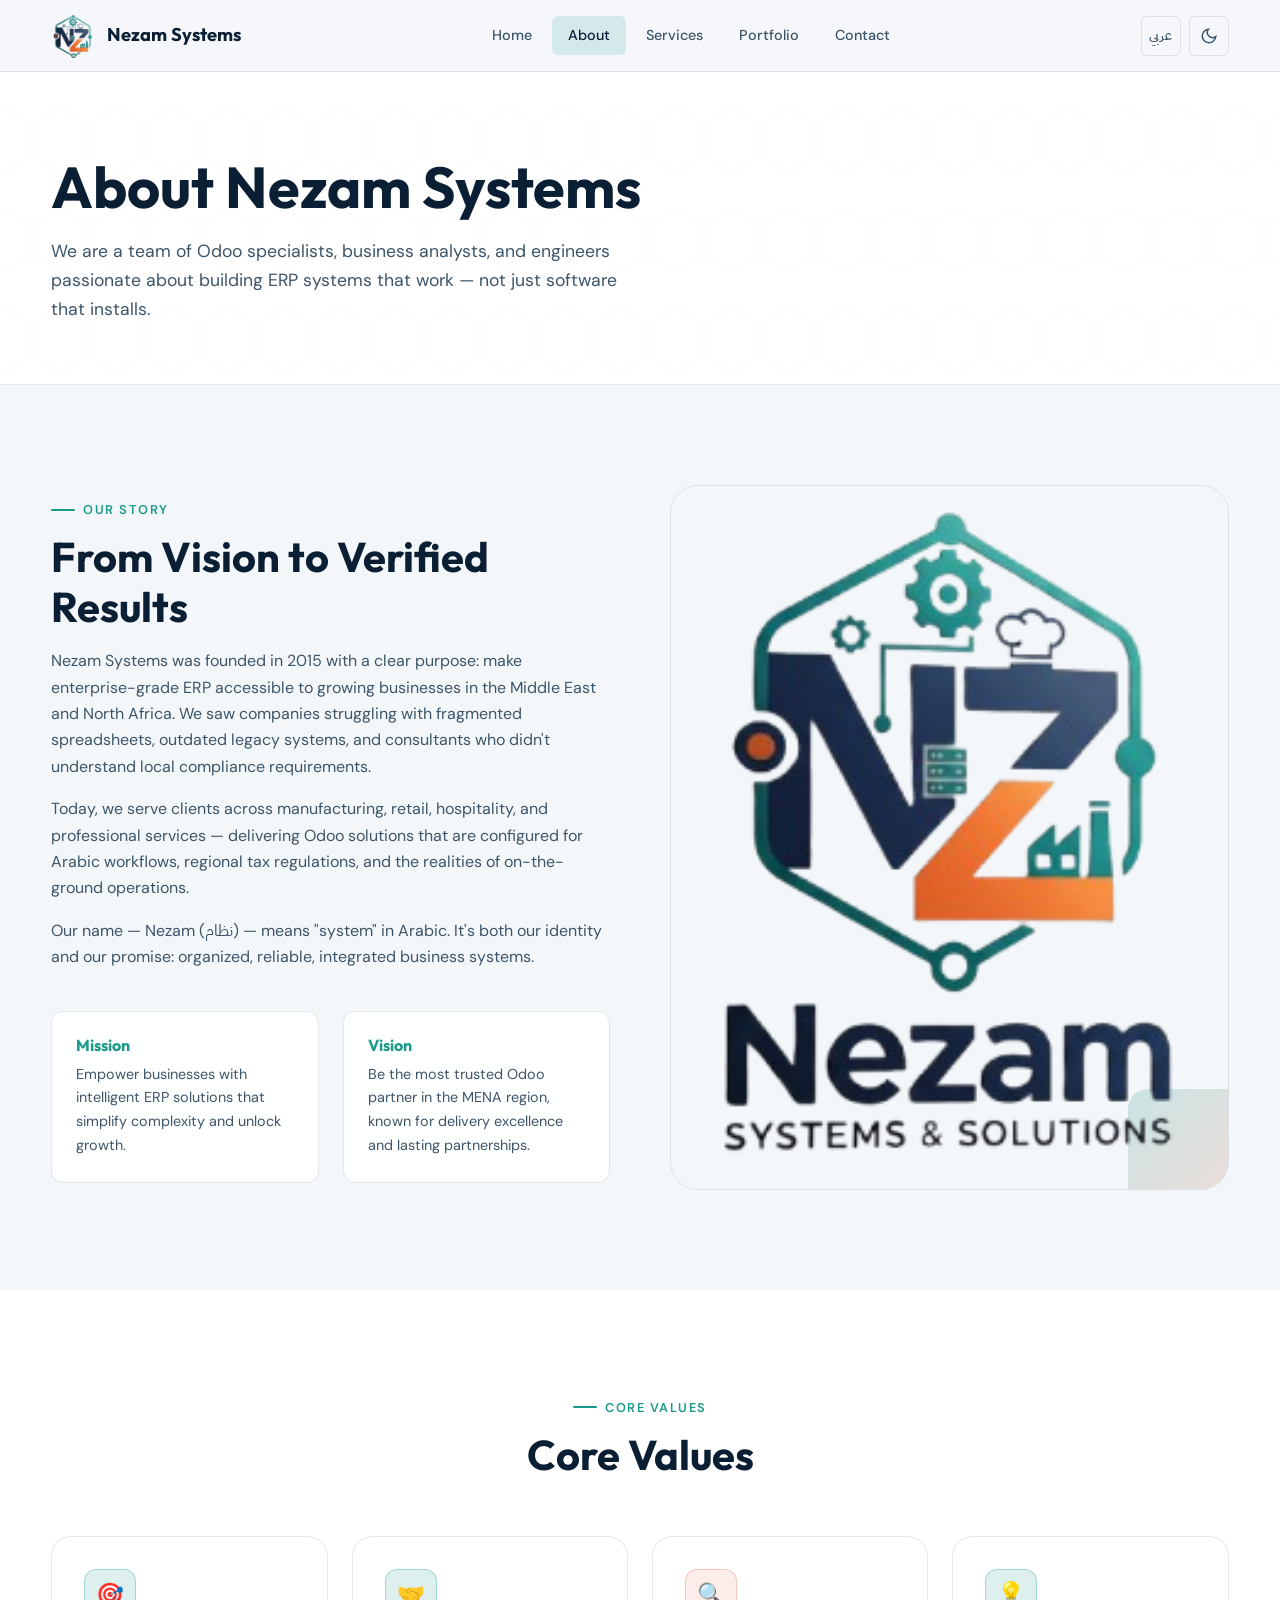
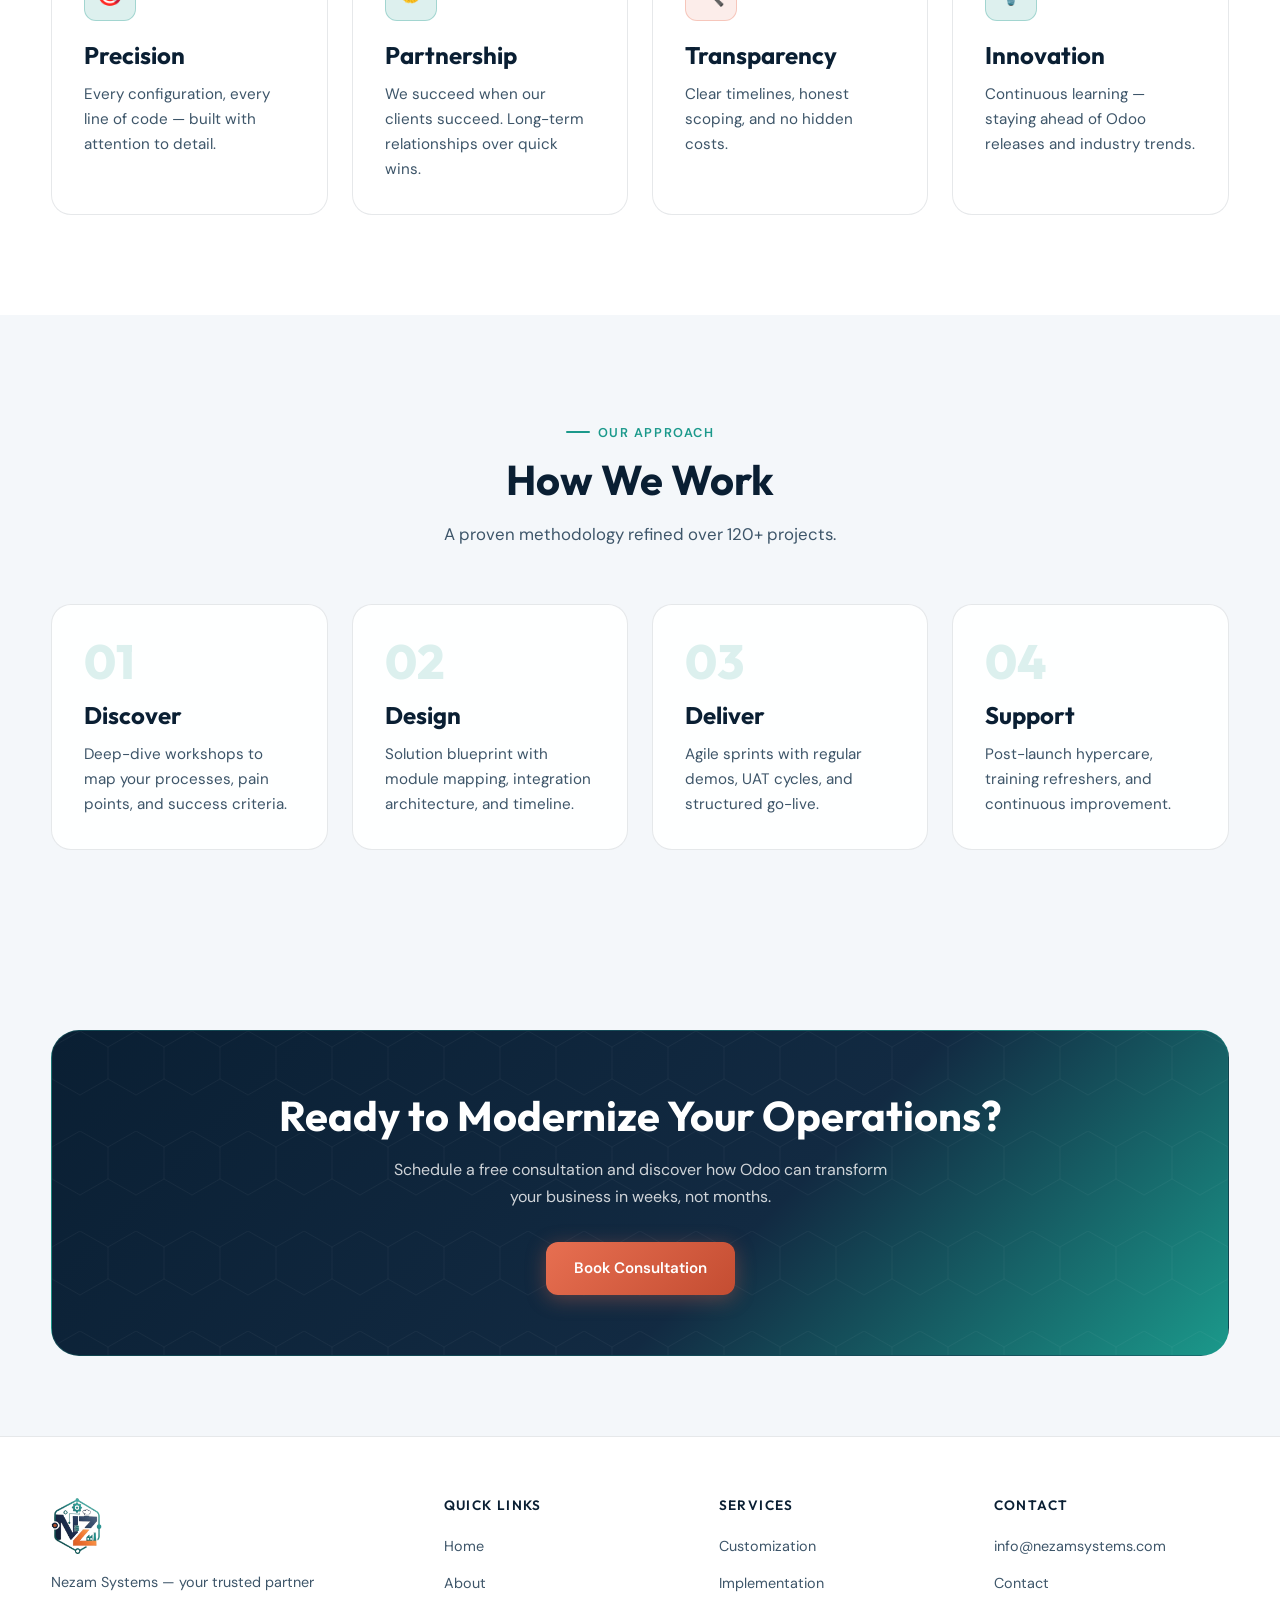
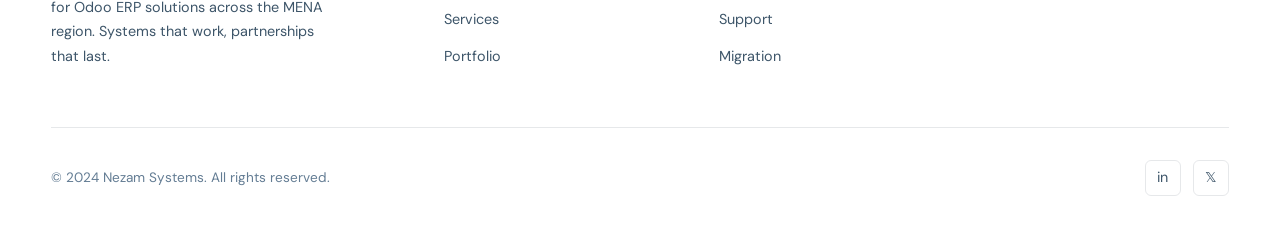
==== about.html @ be7dfa6a "Add files via upload" ====
<!DOCTYPE html>
<html lang="en" data-theme="dark">
<head>
  <meta charset="UTF-8">
  <meta name="viewport" content="width=device-width, initial-scale=1.0">
  <meta name="description" content="About Nezam Systems — Odoo ERP specialists serving MENA businesses since 2015.">
  <title data-i18n-title data-i18n-title-en="About | Nezam Systems" data-i18n-title-ar="من نحن | نظام سيستمز">About | Nezam Systems</title>
  <link rel="icon" type="image/png" href="assets/logo-icon-transparent.png">
  <link rel="preconnect" href="https://fonts.googleapis.com">
  <link rel="preconnect" href="https://fonts.gstatic.com" crossorigin>
  <link href="https://fonts.googleapis.com/css2?family=DM+Sans:ital,opsz,wght@0,9..40,400;0,9..40,500;0,9..40,600;0,9..40,700&family=IBM+Plex+Sans+Arabic:wght@400;500;600;700&family=Outfit:wght@600;700;800&display=swap" rel="stylesheet">
  <link rel="stylesheet" href="css/styles.css">
  <script>
    (function(){var t=localStorage.getItem("nezam-theme");if(!t)t=matchMedia("(prefers-color-scheme: light)").matches?"light":"dark";document.documentElement.setAttribute("data-theme",t);var l=localStorage.getItem("nezam-lang")||"en";document.documentElement.lang=l;document.documentElement.dir=l==="ar"?"rtl":"ltr";})();
  </script>
</head>
<body>

  <header class="navbar">
    <div class="container navbar__inner">
      <a href="index.html" class="navbar__brand">
        <img src="assets/logo-icon-transparent.png" alt="Nezam Systems">
        <span data-i18n="nav.brand">Nezam Systems</span>
      </a>
      <nav class="navbar__nav">
        <a href="index.html" class="navbar__link" data-i18n="nav.home">Home</a>
        <a href="about.html" class="navbar__link" data-i18n="nav.about">About</a>
        <a href="services.html" class="navbar__link" data-i18n="nav.services">Services</a>
        <a href="portfolio.html" class="navbar__link" data-i18n="nav.portfolio">Portfolio</a>
        <a href="contact.html" class="navbar__link" data-i18n="nav.contact">Contact</a>
      </nav>
      <div class="navbar__controls">
        <button class="icon-btn lang-toggle" aria-label="Switch language">عربي</button>
        <button class="icon-btn theme-toggle" aria-label="Toggle theme"></button>
        <button class="navbar__toggle" aria-label="Open menu"><span></span><span></span><span></span></button>
      </div>
    </div>
  </header>

  <nav class="mobile-menu">
    <a href="index.html" class="mobile-menu__link" data-i18n="nav.home">Home</a>
    <a href="about.html" class="mobile-menu__link" data-i18n="nav.about">About</a>
    <a href="services.html" class="mobile-menu__link" data-i18n="nav.services">Services</a>
    <a href="portfolio.html" class="mobile-menu__link" data-i18n="nav.portfolio">Portfolio</a>
    <a href="contact.html" class="mobile-menu__link" data-i18n="nav.contact">Contact</a>
  </nav>

  <section class="page-hero">
    <div class="hex-bg"></div>
    <div class="container page-hero__content">
      <h1 class="reveal" data-i18n="about.hero.title">About Nezam Systems</h1>
      <p class="reveal reveal-delay-1" data-i18n="about.hero.subtitle">We are a team of Odoo specialists, business analysts, and engineers passionate about building ERP systems that work.</p>
    </div>
  </section>

  <section class="section">
    <div class="container">
      <div class="about-grid">
        <div class="reveal">
          <span class="section-label" data-i18n="about.story.label">Our Story</span>
          <h2 data-i18n="about.story.title">From Vision to Verified Results</h2>
          <p style="color:var(--text-secondary);margin:16px 0" data-i18n="about.story.p1">Nezam Systems was founded in 2015 with a clear purpose.</p>
          <p style="color:var(--text-secondary);margin:16px 0" data-i18n="about.story.p2">Today, we serve clients across manufacturing, retail, hospitality, and professional services.</p>
          <p style="color:var(--text-secondary)" data-i18n="about.story.p3">Our name — Nezam (نظام) — means "system" in Arabic.</p>
          <div class="values-grid">
            <div class="value-item">
              <h4 data-i18n="about.mission.title">Mission</h4>
              <p data-i18n="about.mission.desc">Empower businesses with intelligent ERP solutions.</p>
            </div>
            <div class="value-item">
              <h4 data-i18n="about.vision.title">Vision</h4>
              <p data-i18n="about.vision.desc">Be the most trusted Odoo partner in the MENA region.</p>
            </div>
          </div>
        </div>
        <div class="about-image reveal reveal-delay-2">
          <img src="assets/logo-full.png" alt="Nezam Systems Logo">
          <div class="about-image__accent"></div>
        </div>
      </div>
    </div>
  </section>

  <section class="section section--alt">
    <div class="container">
      <div class="section-header reveal">
        <span class="section-label" data-i18n="about.values.title">Core Values</span>
        <h2 data-i18n="about.values.title">Core Values</h2>
      </div>
      <div class="grid-4">
        <div class="card reveal">
          <div class="card__icon">🎯</div>
          <h3 data-i18n="about.value1.title">Precision</h3>
          <p data-i18n="about.value1.desc">Every configuration, every line of code — built with attention to detail.</p>
        </div>
        <div class="card reveal reveal-delay-1">
          <div class="card__icon">🤝</div>
          <h3 data-i18n="about.value2.title">Partnership</h3>
          <p data-i18n="about.value2.desc">We succeed when our clients succeed.</p>
        </div>
        <div class="card reveal reveal-delay-2">
          <div class="card__icon card__icon--orange">🔍</div>
          <h3 data-i18n="about.value3.title">Transparency</h3>
          <p data-i18n="about.value3.desc">Clear timelines, honest scoping, and no hidden costs.</p>
        </div>
        <div class="card reveal reveal-delay-3">
          <div class="card__icon">💡</div>
          <h3 data-i18n="about.value4.title">Innovation</h3>
          <p data-i18n="about.value4.desc">Continuous learning — staying ahead of Odoo releases.</p>
        </div>
      </div>
    </div>
  </section>

  <section class="section">
    <div class="container">
      <div class="section-header reveal">
        <span class="section-label" data-i18n="about.team.label">Our Approach</span>
        <h2 data-i18n="about.team.title">How We Work</h2>
        <p data-i18n="about.team.subtitle">A proven methodology refined over 120+ projects.</p>
      </div>
      <div class="grid-4">
        <div class="card reveal">
          <div class="service-card__number">01</div>
          <h3 data-i18n="about.approach1.title">Discover</h3>
          <p data-i18n="about.approach1.desc">Deep-dive workshops to map your processes and pain points.</p>
        </div>
        <div class="card reveal reveal-delay-1">
          <div class="service-card__number">02</div>
          <h3 data-i18n="about.approach2.title">Design</h3>
          <p data-i18n="about.approach2.desc">Solution blueprint with module mapping and timeline.</p>
        </div>
        <div class="card reveal reveal-delay-2">
          <div class="service-card__number">03</div>
          <h3 data-i18n="about.approach3.title">Deliver</h3>
          <p data-i18n="about.approach3.desc">Agile sprints with regular demos and structured go-live.</p>
        </div>
        <div class="card reveal reveal-delay-3">
          <div class="service-card__number">04</div>
          <h3 data-i18n="about.approach4.title">Support</h3>
          <p data-i18n="about.approach4.desc">Post-launch hypercare and continuous improvement.</p>
        </div>
      </div>
    </div>
  </section>

  <section class="cta-banner">
    <div class="container">
      <div class="cta-banner__inner reveal">
        <h2 data-i18n="home.cta.title">Ready to Modernize Your Operations?</h2>
        <p data-i18n="home.cta.subtitle">Schedule a free consultation and discover how Odoo can transform your business.</p>
        <div class="btn-group">
          <a href="contact.html" class="btn btn--gradient-orange" data-i18n="home.cta.btn1">Book Consultation</a>
        </div>
      </div>
    </div>
  </section>

  <footer class="footer">
    <div class="container">
      <div class="footer__grid">
        <div class="footer__brand">
          <img src="assets/logo-icon-transparent.png" alt="Nezam Systems">
          <p data-i18n="footer.desc">Nezam Systems — your trusted partner for Odoo ERP solutions.</p>
        </div>
        <div>
          <h4 class="footer__heading" data-i18n="footer.quick">Quick Links</h4>
          <ul class="footer__links">
            <li><a href="index.html" data-i18n="nav.home">Home</a></li>
            <li><a href="about.html" data-i18n="nav.about">About</a></li>
            <li><a href="services.html" data-i18n="nav.services">Services</a></li>
            <li><a href="portfolio.html" data-i18n="nav.portfolio">Portfolio</a></li>
          </ul>
        </div>
        <div>
          <h4 class="footer__heading" data-i18n="footer.services">Services</h4>
          <ul class="footer__links">
            <li><a href="services.html" data-i18n="service.customization.title">Customization</a></li>
            <li><a href="services.html" data-i18n="service.implementation.title">Implementation</a></li>
            <li><a href="services.html" data-i18n="service.support.title">Support</a></li>
            <li><a href="services.html" data-i18n="service.migration.title">Migration</a></li>
          </ul>
        </div>
        <div>
          <h4 class="footer__heading" data-i18n="footer.contact">Contact</h4>
          <ul class="footer__links">
            <li><a href="mailto:info@nezamsystems.com">info@nezamsystems.com</a></li>
            <li><a href="contact.html" data-i18n="nav.contact">Contact</a></li>
          </ul>
        </div>
      </div>
      <div class="footer__bottom">
        <span data-i18n="footer.rights">© 2024 Nezam Systems. All rights reserved.</span>
        <div class="footer__social">
          <a href="#" aria-label="LinkedIn">in</a>
          <a href="#" aria-label="Twitter">𝕏</a>
        </div>
      </div>
    </div>
  </footer>

  <script src="js/i18n.js"></script>
  <script src="js/main.js"></script>
</body>
</html>
---- css/styles.css ----
/* ============================================
   Nezam Systems — Design System
   Navy #0a1f33 | Teal #1b998b | Orange #e76f51
   ============================================ */

:root {
  --navy: #0a1f33;
  --navy-light: #122a42;
  --navy-mid: #1a3550;
  --teal: #1b998b;
  --teal-light: #22b8a8;
  --teal-dim: rgba(27, 153, 139, 0.15);
  --orange: #e76f51;
  --orange-light: #f0886e;
  --orange-dim: rgba(231, 111, 81, 0.12);

  --font-sans: "DM Sans", "IBM Plex Sans Arabic", system-ui, sans-serif;
  --font-display: "Outfit", "IBM Plex Sans Arabic", system-ui, sans-serif;

  --radius-sm: 6px;
  --radius-md: 12px;
  --radius-lg: 20px;
  --radius-xl: 28px;

  --shadow-sm: 0 2px 8px rgba(10, 31, 51, 0.08);
  --shadow-md: 0 8px 32px rgba(10, 31, 51, 0.12);
  --shadow-lg: 0 16px 48px rgba(10, 31, 51, 0.16);
  --shadow-glow-teal: 0 0 40px rgba(27, 153, 139, 0.25);
  --shadow-glow-orange: 0 0 40px rgba(231, 111, 81, 0.2);

  --nav-height: 72px;
  --transition: 0.3s cubic-bezier(0.4, 0, 0.2, 1);
  --container: min(1200px, 92vw);
}

/* Dark theme (default) */
[data-theme="dark"] {
  --bg-primary: #060f18;
  --bg-secondary: #0a1f33;
  --bg-elevated: #122a42;
  --bg-card: rgba(18, 42, 66, 0.6);
  --bg-card-hover: rgba(26, 53, 80, 0.8);
  --text-primary: #f0f4f8;
  --text-secondary: #94a8bc;
  --text-muted: #647d94;
  --border: rgba(27, 153, 139, 0.18);
  --border-strong: rgba(27, 153, 139, 0.35);
  --nav-bg: rgba(6, 15, 24, 0.85);
  --hero-overlay: linear-gradient(135deg, rgba(6, 15, 24, 0.92) 0%, rgba(10, 31, 51, 0.88) 50%, rgba(6, 15, 24, 0.94) 100%);
  --grid-color: rgba(27, 153, 139, 0.06);
  --input-bg: rgba(10, 31, 51, 0.8);
}

/* Light theme */
[data-theme="light"] {
  --bg-primary: #f4f7fa;
  --bg-secondary: #ffffff;
  --bg-elevated: #eef2f6;
  --bg-card: rgba(255, 255, 255, 0.9);
  --bg-card-hover: #ffffff;
  --text-primary: #0a1f33;
  --text-secondary: #3d5569;
  --text-muted: #647d94;
  --border: rgba(10, 31, 51, 0.1);
  --border-strong: rgba(27, 153, 139, 0.3);
  --nav-bg: rgba(244, 247, 250, 0.9);
  --hero-overlay: linear-gradient(135deg, rgba(244, 247, 250, 0.95) 0%, rgba(230, 240, 245, 0.9) 50%, rgba(244, 247, 250, 0.96) 100%);
  --grid-color: rgba(27, 153, 139, 0.08);
  --input-bg: #ffffff;
  --shadow-sm: 0 2px 8px rgba(10, 31, 51, 0.06);
  --shadow-md: 0 8px 32px rgba(10, 31, 51, 0.08);
  --shadow-lg: 0 16px 48px rgba(10, 31, 51, 0.1);
}

/* Reset & Base */
*, *::before, *::after {
  box-sizing: border-box;
  margin: 0;
  padding: 0;
}

html {
  scroll-behavior: smooth;
  scroll-padding-top: var(--nav-height);
}

body {
  font-family: var(--font-sans);
  background: var(--bg-primary);
  color: var(--text-primary);
  line-height: 1.65;
  overflow-x: hidden;
  transition: background var(--transition), color var(--transition);
}

body.menu-open {
  overflow: hidden;
}

img {
  max-width: 100%;
  height: auto;
  display: block;
}

a {
  color: var(--teal);
  text-decoration: none;
  transition: color var(--transition);
}

a:hover {
  color: var(--teal-light);
}

ul {
  list-style: none;
}

.container {
  width: var(--container);
  margin-inline: auto;
}

/* Typography */
h1, h2, h3, h4 {
  font-family: var(--font-display);
  font-weight: 700;
  line-height: 1.2;
  color: var(--text-primary);
}

h1 { font-size: clamp(2.2rem, 5vw, 3.6rem); }
h2 { font-size: clamp(1.8rem, 3.5vw, 2.6rem); }
h3 { font-size: clamp(1.2rem, 2vw, 1.5rem); }

.section-label {
  display: inline-flex;
  align-items: center;
  gap: 8px;
  font-size: 0.8rem;
  font-weight: 600;
  letter-spacing: 0.12em;
  text-transform: uppercase;
  color: var(--teal);
  margin-bottom: 12px;
}

.section-label::before {
  content: "";
  width: 24px;
  height: 2px;
  background: var(--teal);
  border-radius: 2px;
}

.section-header {
  text-align: center;
  max-width: 680px;
  margin-inline: auto;
  margin-bottom: 56px;
}

.section-header p {
  color: var(--text-secondary);
  margin-top: 16px;
  font-size: 1.05rem;
}

.section {
  padding: 100px 0;
  position: relative;
}

.section--alt {
  background: var(--bg-secondary);
}

/* Hex grid background pattern */
.hex-bg {
  position: absolute;
  inset: 0;
  pointer-events: none;
  overflow: hidden;
}

.hex-bg::before {
  content: "";
  position: absolute;
  inset: -50%;
  background-image: url("data:image/svg+xml,%3Csvg xmlns='http://www.w3.org/2000/svg' width='56' height='100' viewBox='0 0 56 100'%3E%3Cpath d='M28 0l28 16v32l-28 16L0 48V16z' fill='none' stroke='%231b998b' stroke-width='0.5' opacity='0.15'/%3E%3C/svg%3E");
  background-size: 56px 100px;
  opacity: 0.5;
}

/* ============================================
   Navbar
   ============================================ */
.navbar {
  position: fixed;
  top: 0;
  left: 0;
  right: 0;
  height: var(--nav-height);
  z-index: 1000;
  background: var(--nav-bg);
  backdrop-filter: blur(16px);
  -webkit-backdrop-filter: blur(16px);
  border-bottom: 1px solid var(--border);
  transition: background var(--transition), box-shadow var(--transition);
}

.navbar.scrolled {
  box-shadow: var(--shadow-md);
}

.navbar__inner {
  display: flex;
  align-items: center;
  justify-content: space-between;
  height: 100%;
}

.navbar__brand {
  display: flex;
  align-items: center;
  gap: 12px;
  color: var(--text-primary);
  font-family: var(--font-display);
  font-weight: 700;
  font-size: 1.15rem;
}

.navbar__brand img {
  width: 44px;
  height: 44px;
  object-fit: contain;
}

.navbar__brand span {
  display: none;
}

@media (min-width: 480px) {
  .navbar__brand span { display: inline; }
}

.navbar__nav {
  display: flex;
  align-items: center;
  gap: 4px;
}

.navbar__link {
  padding: 8px 16px;
  font-size: 0.9rem;
  font-weight: 500;
  color: var(--text-secondary);
  border-radius: var(--radius-sm);
  transition: color var(--transition), background var(--transition);
}

.navbar__link:hover,
.navbar__link.active {
  color: var(--text-primary);
  background: var(--teal-dim);
}

.navbar__controls {
  display: flex;
  align-items: center;
  gap: 8px;
}

.icon-btn {
  display: flex;
  align-items: center;
  justify-content: center;
  width: 40px;
  height: 40px;
  border: 1px solid var(--border);
  border-radius: var(--radius-sm);
  background: transparent;
  color: var(--text-secondary);
  cursor: pointer;
  transition: all var(--transition);
  font-size: 1rem;
}

.icon-btn:hover {
  border-color: var(--teal);
  color: var(--teal);
  background: var(--teal-dim);
}

.lang-toggle {
  padding: 6px 12px;
  font-size: 0.8rem;
  font-weight: 600;
  font-family: var(--font-sans);
  letter-spacing: 0.05em;
}

/* Mobile menu */
.navbar__toggle {
  display: none;
  flex-direction: column;
  gap: 5px;
  width: 40px;
  height: 40px;
  align-items: center;
  justify-content: center;
  background: transparent;
  border: 1px solid var(--border);
  border-radius: var(--radius-sm);
  cursor: pointer;
  padding: 8px;
}

.navbar__toggle span {
  display: block;
  width: 20px;
  height: 2px;
  background: var(--text-primary);
  border-radius: 2px;
  transition: transform var(--transition), opacity var(--transition);
}

.navbar__toggle.active span:nth-child(1) {
  transform: translateY(7px) rotate(45deg);
}

.navbar__toggle.active span:nth-child(2) {
  opacity: 0;
}

.navbar__toggle.active span:nth-child(3) {
  transform: translateY(-7px) rotate(-45deg);
}

.mobile-menu {
  display: none;
  position: fixed;
  top: var(--nav-height);
  left: 0;
  right: 0;
  bottom: 0;
  background: var(--bg-primary);
  z-index: 999;
  padding: 32px 24px;
  flex-direction: column;
  gap: 8px;
  overflow-y: auto;
}

.mobile-menu.open {
  display: flex;
}

.mobile-menu__link {
  padding: 16px 20px;
  font-size: 1.1rem;
  font-weight: 500;
  color: var(--text-primary);
  border-radius: var(--radius-md);
  border: 1px solid var(--border);
  transition: all var(--transition);
}

.mobile-menu__link:hover,
.mobile-menu__link.active {
  background: var(--teal-dim);
  border-color: var(--teal);
  color: var(--teal);
}

@media (max-width: 900px) {
  .navbar__nav { display: none; }
  .navbar__toggle { display: flex; }
}

/* ============================================
   Buttons
   ============================================ */
.btn {
  display: inline-flex;
  align-items: center;
  justify-content: center;
  gap: 8px;
  padding: 14px 28px;
  font-family: var(--font-sans);
  font-size: 0.95rem;
  font-weight: 600;
  border-radius: var(--radius-md);
  border: none;
  cursor: pointer;
  transition: all var(--transition);
  text-decoration: none;
}

.btn--gradient {
  background: linear-gradient(135deg, var(--teal) 0%, var(--navy-mid) 100%);
  color: #fff;
  box-shadow: 0 4px 20px rgba(27, 153, 139, 0.35);
}

.btn--gradient:hover {
  background: linear-gradient(135deg, var(--teal-light) 0%, var(--teal) 100%);
  box-shadow: var(--shadow-glow-teal);
  color: #fff;
  transform: translateY(-2px);
}

.btn--gradient-orange {
  background: linear-gradient(135deg, var(--orange) 0%, #c44d32 100%);
  color: #fff;
  box-shadow: 0 4px 20px rgba(231, 111, 81, 0.35);
}

.btn--gradient-orange:hover {
  background: linear-gradient(135deg, var(--orange-light) 0%, var(--orange) 100%);
  box-shadow: var(--shadow-glow-orange);
  color: #fff;
  transform: translateY(-2px);
}

.btn--outline {
  background: transparent;
  color: var(--text-primary);
  border: 1.5px solid var(--border-strong);
}

.btn--outline:hover {
  border-color: var(--teal);
  color: var(--teal);
  background: var(--teal-dim);
}

.btn-group {
  display: flex;
  flex-wrap: wrap;
  gap: 16px;
}

/* ============================================
   Hero
   ============================================ */
.hero {
  min-height: 100vh;
  display: flex;
  align-items: center;
  position: relative;
  padding-top: var(--nav-height);
  overflow: hidden;
}

.hero__bg {
  position: absolute;
  inset: 0;
  z-index: 0;
}

.hero__overlay {
  position: absolute;
  inset: 0;
  background: var(--hero-overlay);
}

.hero__grid {
  position: absolute;
  inset: 0;
  background-image:
    linear-gradient(var(--grid-color) 1px, transparent 1px),
    linear-gradient(90deg, var(--grid-color) 1px, transparent 1px);
  background-size: 60px 60px;
  mask-image: radial-gradient(ellipse 70% 60% at 50% 50%, black 20%, transparent 70%);
}

.hero__content {
  position: relative;
  z-index: 2;
  padding: 80px 0 100px;
}

.hero__panel {
  position: relative;
  max-width: 860px;
  padding: clamp(36px, 5vw, 60px) clamp(32px, 4vw, 52px);
}

.hero__panel-logo {
  position: absolute;
  top: 50%;
  left: 112%;
  transform: translate(-50%, -50%);
  width: min(520px, 92%);
  height: auto;
  opacity: 0.48;
  pointer-events: none;
  z-index: 0;
}

[dir="rtl"] .hero__panel-logo {
  left: -1%;
}

.hero__panel > *:not(.hero__panel-logo) {
  position: relative;
  z-index: 1;
}

.hero__title,
.hero__subtitle {
  text-shadow: 0 2px 24px var(--bg-primary);
}

[data-theme="light"] .hero__title,
[data-theme="light"] .hero__subtitle {
  text-shadow: 0 2px 20px rgba(255, 255, 255, 0.9);
}

.hero__badge {
  display: inline-flex;
  align-items: center;
  gap: 8px;
  padding: 8px 16px;
  background: var(--teal-dim);
  border: 1px solid var(--border-strong);
  border-radius: 100px;
  font-size: 0.85rem;
  font-weight: 500;
  color: var(--teal);
  margin-bottom: 24px;
}

.hero__badge-dot {
  width: 8px;
  height: 8px;
  background: var(--teal);
  border-radius: 50%;
  animation: pulse 2s infinite;
}

@keyframes pulse {
  0%, 100% { opacity: 1; transform: scale(1); }
  50% { opacity: 0.5; transform: scale(0.85); }
}

.hero__title {
  max-width: 780px;
  margin-bottom: 24px;
}

.hero__title .highlight {
  background: linear-gradient(135deg, var(--teal) 0%, var(--orange) 100%);
  -webkit-background-clip: text;
  -webkit-text-fill-color: transparent;
  background-clip: text;
}

.hero__subtitle {
  font-size: clamp(1rem, 2vw, 1.2rem);
  color: var(--text-secondary);
  max-width: 580px;
  margin-bottom: 40px;
  line-height: 1.7;
}

.hero__stats {
  display: flex;
  flex-wrap: wrap;
  gap: 40px;
  margin-top: 60px;
  padding-top: 40px;
  border-top: 1px solid var(--border);
}

.hero__stat-value {
  font-family: var(--font-display);
  font-size: 2rem;
  font-weight: 700;
  color: var(--teal);
}

.hero__stat-label {
  font-size: 0.85rem;
  color: var(--text-muted);
  margin-top: 4px;
}

/* Floating icons */
.floating-icons {
  position: absolute;
  inset: 0;
  z-index: 1;
  pointer-events: none;
}

.floating-icon {
  position: absolute;
  display: flex;
  align-items: center;
  justify-content: center;
  font-size: 2rem;
  line-height: 1;
  opacity: 0.55;
  filter: drop-shadow(0 4px 12px rgba(10, 31, 51, 0.15));
  animation: float 6s ease-in-out infinite;
}

[data-theme="light"] .floating-icon {
  opacity: 0.45;
}

.floating-icon:nth-child(1)  { top: 14%; left: 6%;   font-size: 2.2rem; animation-delay: 0s;    opacity: 0.6; }
.floating-icon:nth-child(2)  { top: 22%; right: 7%;  font-size: 2.4rem; animation-delay: 0.8s;  opacity: 0.55; }
.floating-icon:nth-child(3)  { top: 38%; left: 4%;   font-size: 1.8rem; animation-delay: 1.6s;  opacity: 0.5; }
.floating-icon:nth-child(4)  { top: 12%; right: 22%; font-size: 2rem;   animation-delay: 2.4s;  opacity: 0.55; }
.floating-icon:nth-child(5)  { bottom: 32%; left: 10%; font-size: 2.1rem; animation-delay: 3.2s; opacity: 0.6; }
.floating-icon:nth-child(6)  { bottom: 24%; right: 6%;  font-size: 1.9rem; animation-delay: 4s;    opacity: 0.5; }
.floating-icon:nth-child(7)  { top: 48%; right: 4%;  font-size: 1.7rem; animation-delay: 4.8s;  opacity: 0.45; }
.floating-icon:nth-child(8)  { bottom: 38%; right: 18%; font-size: 2rem; animation-delay: 5.6s; opacity: 0.55; }
.floating-icon:nth-child(9)  { top: 32%; left: 18%;  font-size: 1.6rem; animation-delay: 1.2s;  opacity: 0.4; }
.floating-icon:nth-child(10) { bottom: 16%; left: 22%; font-size: 1.8rem; animation-delay: 2.8s; opacity: 0.5; }

@keyframes float {
  0%, 100% { transform: translateY(0) rotate(0deg); }
  33% { transform: translateY(-18px) rotate(4deg); }
  66% { transform: translateY(10px) rotate(-3deg); }
}

@media (max-width: 768px) {
  .floating-icon {
    font-size: 1.4rem;
  }
  .floating-icon:nth-child(1)  { top: 10%; left: 3%; }
  .floating-icon:nth-child(2)  { top: 14%; right: 3%; }
  .floating-icon:nth-child(3)  { top: 28%; left: 2%; }
  .floating-icon:nth-child(4)  { top: 8%;  right: 14%; }
  .floating-icon:nth-child(5)  { bottom: 36%; left: 4%; }
  .floating-icon:nth-child(6)  { bottom: 28%; right: 3%; }
  .floating-icon:nth-child(7)  { top: 42%; right: 2%; display: none; }
  .floating-icon:nth-child(8)  { bottom: 42%; right: 12%; }
  .floating-icon:nth-child(9)  { top: 22%; left: 12%; display: none; }
  .floating-icon:nth-child(10) { bottom: 14%; left: 10%; }
}

/* ============================================
   Cards & Grid
   ============================================ */
.grid-2 {
  display: grid;
  grid-template-columns: repeat(2, 1fr);
  gap: 32px;
}

.grid-3 {
  display: grid;
  grid-template-columns: repeat(3, 1fr);
  gap: 28px;
}

.grid-4 {
  display: grid;
  grid-template-columns: repeat(4, 1fr);
  gap: 24px;
}

@media (max-width: 900px) {
  .grid-3, .grid-4 { grid-template-columns: repeat(2, 1fr); }
  .grid-2 { grid-template-columns: 1fr; }
}

@media (max-width: 560px) {
  .grid-3, .grid-4 { grid-template-columns: 1fr; }
}

.card {
  background: var(--bg-card);
  border: 1px solid var(--border);
  border-radius: var(--radius-lg);
  padding: 32px;
  transition: all var(--transition);
  backdrop-filter: blur(8px);
}

.card:hover {
  background: var(--bg-card-hover);
  border-color: var(--border-strong);
  transform: translateY(-4px);
  box-shadow: var(--shadow-md);
}

.card__icon {
  width: 52px;
  height: 52px;
  display: flex;
  align-items: center;
  justify-content: center;
  background: var(--teal-dim);
  border: 1px solid var(--border-strong);
  border-radius: var(--radius-md);
  font-size: 1.4rem;
  margin-bottom: 20px;
}

.card__icon--orange {
  background: var(--orange-dim);
  border-color: rgba(231, 111, 81, 0.3);
}

.card h3 {
  margin-bottom: 12px;
}

.card p {
  color: var(--text-secondary);
  font-size: 0.95rem;
}

.card__link {
  display: inline-flex;
  align-items: center;
  gap: 6px;
  margin-top: 20px;
  font-size: 0.9rem;
  font-weight: 600;
  color: var(--teal);
}

/* ============================================
   Milestones
   ============================================ */
.milestones {
  display: grid;
  grid-template-columns: repeat(4, 1fr);
  gap: 0;
  position: relative;
}

.milestones::before {
  content: "";
  position: absolute;
  top: 28px;
  left: 12.5%;
  right: 12.5%;
  height: 2px;
  background: linear-gradient(90deg, var(--teal), var(--orange), var(--teal));
  opacity: 0.4;
}

.milestone {
  text-align: center;
  padding: 0 16px;
  position: relative;
}

.milestone__dot {
  width: 16px;
  height: 16px;
  background: var(--teal);
  border: 3px solid var(--bg-secondary);
  border-radius: 50%;
  margin: 20px auto 24px;
  position: relative;
  z-index: 1;
  box-shadow: 0 0 0 4px var(--teal-dim);
}

.milestone__year {
  font-family: var(--font-display);
  font-size: 1.5rem;
  font-weight: 700;
  color: var(--orange);
  margin-bottom: 8px;
}

.milestone__title {
  font-weight: 600;
  margin-bottom: 8px;
}

.milestone__desc {
  font-size: 0.85rem;
  color: var(--text-muted);
}

@media (max-width: 768px) {
  .milestones {
    grid-template-columns: 1fr;
    gap: 32px;
  }
  .milestones::before { display: none; }
  .milestone {
    display: grid;
    grid-template-columns: auto 1fr;
    gap: 0 20px;
    text-align: start;
    padding: 20px;
    background: var(--bg-card);
    border: 1px solid var(--border);
    border-radius: var(--radius-md);
  }
  .milestone__dot {
    grid-row: 1 / 3;
    margin: 0;
    align-self: center;
  }
}

/* ============================================
   Partners Marquee
   ============================================ */
.marquee-section {
  padding: 60px 0;
  background: var(--bg-secondary);
  border-block: 1px solid var(--border);
  overflow: hidden;
}

.marquee-label {
  text-align: center;
  font-size: 0.8rem;
  font-weight: 600;
  letter-spacing: 0.15em;
  text-transform: uppercase;
  color: var(--text-muted);
  margin-bottom: 32px;
}

.marquee {
  overflow: hidden;
  mask-image: linear-gradient(90deg, transparent, black 8%, black 92%, transparent);
}

.marquee__track {
  display: flex;
  gap: 48px;
  width: max-content;
  animation: marquee 35s linear infinite;
}

.marquee:hover .marquee__track {
  animation-play-state: paused;
}

.marquee__item {
  display: flex;
  align-items: center;
  gap: 12px;
  padding: 12px 28px;
  background: var(--bg-card);
  border: 1px solid var(--border);
  border-radius: var(--radius-md);
  white-space: nowrap;
  font-weight: 600;
  font-size: 0.95rem;
  color: var(--text-secondary);
  flex-shrink: 0;
}

.marquee__item-icon {
  width: 36px;
  height: 36px;
  display: flex;
  align-items: center;
  justify-content: center;
  background: var(--teal-dim);
  border-radius: var(--radius-sm);
  font-size: 1.1rem;
}

@keyframes marquee {
  0% { transform: translateX(0); }
  100% { transform: translateX(-50%); }
}

/* ============================================
   About Page
   ============================================ */
.page-hero {
  padding: calc(var(--nav-height) + 80px) 0 60px;
  background: var(--bg-secondary);
  border-bottom: 1px solid var(--border);
  position: relative;
  overflow: hidden;
}

.page-hero__content {
  position: relative;
  z-index: 1;
}

.page-hero h1 {
  margin-bottom: 16px;
}

.page-hero p {
  color: var(--text-secondary);
  font-size: 1.1rem;
  max-width: 600px;
}

.about-grid {
  display: grid;
  grid-template-columns: 1fr 1fr;
  gap: 60px;
  align-items: center;
}

.about-image {
  position: relative;
  border-radius: var(--radius-xl);
  overflow: hidden;
  border: 1px solid var(--border);
}

.about-image img {
  width: 100%;
}

.about-image__accent {
  position: absolute;
  bottom: -20px;
  right: -20px;
  width: 120px;
  height: 120px;
  background: linear-gradient(135deg, var(--teal), var(--orange));
  border-radius: var(--radius-lg);
  opacity: 0.2;
  z-index: -1;
}

.values-grid {
  display: grid;
  grid-template-columns: repeat(2, 1fr);
  gap: 24px;
  margin-top: 40px;
}

.value-item {
  padding: 24px;
  background: var(--bg-card);
  border: 1px solid var(--border);
  border-radius: var(--radius-md);
}

.value-item h4 {
  color: var(--teal);
  margin-bottom: 8px;
  font-size: 1rem;
}

.value-item p {
  font-size: 0.9rem;
  color: var(--text-secondary);
}

@media (max-width: 768px) {
  .about-grid { grid-template-columns: 1fr; }
  .values-grid { grid-template-columns: 1fr; }
}

/* ============================================
   Services Page
   ============================================ */
.service-card {
  position: relative;
  overflow: hidden;
}

.service-card::before {
  content: "";
  position: absolute;
  top: 0;
  left: 0;
  right: 0;
  height: 3px;
  background: linear-gradient(90deg, var(--teal), var(--orange));
  transform: scaleX(0);
  transform-origin: left;
  transition: transform var(--transition);
}

.service-card:hover::before {
  transform: scaleX(1);
}

.service-card__number {
  font-family: var(--font-display);
  font-size: 3rem;
  font-weight: 800;
  color: var(--teal-dim);
  line-height: 1;
  margin-bottom: 16px;
}

.service-card ul {
  margin-top: 16px;
}

.service-card li {
  position: relative;
  padding-left: 20px;
  margin-bottom: 8px;
  font-size: 0.9rem;
  color: var(--text-secondary);
}

.service-card li::before {
  content: "";
  position: absolute;
  left: 0;
  top: 10px;
  width: 6px;
  height: 6px;
  background: var(--teal);
  border-radius: 50%;
}

/* ============================================
   Portfolio
   ============================================ */
.portfolio-filters {
  display: flex;
  flex-wrap: wrap;
  gap: 12px;
  justify-content: center;
  margin-bottom: 48px;
}

.filter-btn {
  padding: 10px 20px;
  font-size: 0.85rem;
  font-weight: 500;
  font-family: var(--font-sans);
  background: transparent;
  border: 1px solid var(--border);
  border-radius: 100px;
  color: var(--text-secondary);
  cursor: pointer;
  transition: all var(--transition);
}

.filter-btn:hover,
.filter-btn.active {
  background: var(--teal-dim);
  border-color: var(--teal);
  color: var(--teal);
}

.portfolio-card {
  border-radius: var(--radius-lg);
  overflow: hidden;
  background: var(--bg-card);
  border: 1px solid var(--border);
  transition: all var(--transition);
}

.portfolio-card:hover {
  transform: translateY(-6px);
  box-shadow: var(--shadow-lg);
  border-color: var(--border-strong);
}

.portfolio-card__visual {
  height: 200px;
  display: flex;
  align-items: center;
  justify-content: center;
  font-size: 3rem;
  position: relative;
  overflow: hidden;
}

.portfolio-card__visual--teal { background: linear-gradient(135deg, rgba(27,153,139,0.2), rgba(10,31,51,0.4)); }
.portfolio-card__visual--orange { background: linear-gradient(135deg, rgba(231,111,81,0.2), rgba(10,31,51,0.4)); }
.portfolio-card__visual--navy { background: linear-gradient(135deg, rgba(10,31,51,0.6), rgba(27,153,139,0.15)); }

.portfolio-card__body {
  padding: 24px;
}

.portfolio-card__tag {
  display: inline-block;
  padding: 4px 12px;
  font-size: 0.75rem;
  font-weight: 600;
  text-transform: uppercase;
  letter-spacing: 0.05em;
  background: var(--teal-dim);
  color: var(--teal);
  border-radius: 100px;
  margin-bottom: 12px;
}

.portfolio-card h3 {
  margin-bottom: 8px;
  font-size: 1.15rem;
}

.portfolio-card p {
  font-size: 0.9rem;
  color: var(--text-secondary);
}

/* ============================================
   Contact
   ============================================ */
.contact-grid {
  display: grid;
  grid-template-columns: 1fr 1.2fr;
  gap: 48px;
}

.contact-info__item {
  display: flex;
  gap: 16px;
  margin-bottom: 28px;
}

.contact-info__icon {
  width: 48px;
  height: 48px;
  display: flex;
  align-items: center;
  justify-content: center;
  background: var(--teal-dim);
  border: 1px solid var(--border-strong);
  border-radius: var(--radius-md);
  font-size: 1.2rem;
  flex-shrink: 0;
}

.contact-info__item h4 {
  font-size: 0.9rem;
  color: var(--text-muted);
  font-weight: 500;
  margin-bottom: 4px;
}

.contact-info__item p,
.contact-info__item a {
  font-size: 1rem;
  color: var(--text-primary);
}

.contact-form {
  background: var(--bg-card);
  border: 1px solid var(--border);
  border-radius: var(--radius-lg);
  padding: 40px;
}

.form-group {
  margin-bottom: 20px;
}

.form-group label {
  display: block;
  font-size: 0.85rem;
  font-weight: 500;
  color: var(--text-secondary);
  margin-bottom: 8px;
}

.form-group input,
.form-group select,
.form-group textarea {
  width: 100%;
  padding: 14px 16px;
  font-family: var(--font-sans);
  font-size: 0.95rem;
  background: var(--input-bg);
  border: 1px solid var(--border);
  border-radius: var(--radius-md);
  color: var(--text-primary);
  transition: border-color var(--transition);
}

.form-group input:focus,
.form-group select:focus,
.form-group textarea:focus {
  outline: none;
  border-color: var(--teal);
  box-shadow: 0 0 0 3px var(--teal-dim);
}

.form-group textarea {
  min-height: 140px;
  resize: vertical;
}

.form-row {
  display: grid;
  grid-template-columns: 1fr 1fr;
  gap: 20px;
}

@media (max-width: 768px) {
  .contact-grid { grid-template-columns: 1fr; }
  .form-row { grid-template-columns: 1fr; }
}

/* ============================================
   CTA Banner
   ============================================ */
.cta-banner {
  padding: 80px 0;
  position: relative;
  overflow: hidden;
}

.cta-banner__inner {
  background: linear-gradient(135deg, var(--navy) 0%, var(--navy-mid) 50%, rgba(27, 153, 139, 0.3) 100%);
  border: 1px solid var(--border-strong);
  border-radius: var(--radius-xl);
  padding: 60px;
  text-align: center;
  position: relative;
  overflow: hidden;
}

[data-theme="light"] .cta-banner__inner {
  background: linear-gradient(135deg, var(--navy) 0%, var(--navy-light) 60%, var(--teal) 100%);
}

.cta-banner__inner::before {
  content: "";
  position: absolute;
  inset: 0;
  background: url("data:image/svg+xml,%3Csvg xmlns='http://www.w3.org/2000/svg' width='56' height='100' viewBox='0 0 56 100'%3E%3Cpath d='M28 0l28 16v32l-28 16L0 48V16z' fill='none' stroke='%23ffffff' stroke-width='0.5' opacity='0.08'/%3E%3C/svg%3E");
  background-size: 56px 100px;
}

.cta-banner h2 {
  color: #fff;
  margin-bottom: 16px;
  position: relative;
}

.cta-banner p {
  color: rgba(255, 255, 255, 0.8);
  max-width: 520px;
  margin: 0 auto 32px;
  position: relative;
}

.cta-banner .btn-group {
  justify-content: center;
  position: relative;
}

/* ============================================
   Footer
   ============================================ */
.footer {
  background: var(--bg-secondary);
  border-top: 1px solid var(--border);
  padding: 60px 0 32px;
}

.footer__grid {
  display: grid;
  grid-template-columns: 1.5fr 1fr 1fr 1fr;
  gap: 40px;
  margin-bottom: 48px;
}

.footer__brand img {
  width: 52px;
  margin-bottom: 16px;
}

.footer__brand p {
  font-size: 0.9rem;
  color: var(--text-secondary);
  max-width: 280px;
  line-height: 1.7;
}

.footer__heading {
  font-size: 0.85rem;
  font-weight: 600;
  text-transform: uppercase;
  letter-spacing: 0.1em;
  color: var(--text-primary);
  margin-bottom: 20px;
}

.footer__links li {
  margin-bottom: 10px;
}

.footer__links a {
  font-size: 0.9rem;
  color: var(--text-secondary);
  transition: color var(--transition);
}

.footer__links a:hover {
  color: var(--teal);
}

.footer__bottom {
  display: flex;
  flex-wrap: wrap;
  justify-content: space-between;
  align-items: center;
  gap: 16px;
  padding-top: 32px;
  border-top: 1px solid var(--border);
  font-size: 0.85rem;
  color: var(--text-muted);
}

.footer__social {
  display: flex;
  gap: 12px;
}

.footer__social a {
  width: 36px;
  height: 36px;
  display: flex;
  align-items: center;
  justify-content: center;
  border: 1px solid var(--border);
  border-radius: var(--radius-sm);
  color: var(--text-secondary);
  font-size: 0.9rem;
  transition: all var(--transition);
}

.footer__social a:hover {
  border-color: var(--teal);
  color: var(--teal);
  background: var(--teal-dim);
}

@media (max-width: 768px) {
  .footer__grid {
    grid-template-columns: 1fr 1fr;
  }
}

@media (max-width: 480px) {
  .footer__grid {
    grid-template-columns: 1fr;
  }
}

/* ============================================
   Scroll Animations
   ============================================ */
.reveal {
  opacity: 0;
  transform: translateY(32px);
  transition: opacity 0.7s cubic-bezier(0.4, 0, 0.2, 1),
              transform 0.7s cubic-bezier(0.4, 0, 0.2, 1);
}

.reveal.visible {
  opacity: 1;
  transform: translateY(0);
}

.reveal-delay-1 { transition-delay: 0.1s; }
.reveal-delay-2 { transition-delay: 0.2s; }
.reveal-delay-3 { transition-delay: 0.3s; }
.reveal-delay-4 { transition-delay: 0.4s; }

/* ============================================
   RTL Support
   ============================================ */
[dir="rtl"] {
  text-align: right;
}

[dir="rtl"] .section-label::before {
  order: 1;
}

[dir="rtl"] .navbar__inner,
[dir="rtl"] .navbar__controls,
[dir="rtl"] .btn-group,
[dir="rtl"] .hero__stats,
[dir="rtl"] .contact-info__item,
[dir="rtl"] .footer__bottom {
  direction: rtl;
}

[dir="rtl"] .service-card li {
  padding-left: 0;
  padding-right: 20px;
}

[dir="rtl"] .service-card li::before {
  left: auto;
  right: 0;
}

[dir="rtl"] .card__link svg,
[dir="rtl"] .btn svg {
  transform: scaleX(-1);
}

[dir="rtl"] .about-image__accent {
  right: auto;
  left: -20px;
}

[dir="rtl"] .marquee__track {
  animation-direction: reverse;
}

/* ============================================
   Utilities
   ============================================ */
.sr-only {
  position: absolute;
  width: 1px;
  height: 1px;
  padding: 0;
  margin: -1px;
  overflow: hidden;
  clip: rect(0, 0, 0, 0);
  border: 0;
}

.text-center { text-align: center; }

@media (prefers-reduced-motion: reduce) {
  *, *::before, *::after {
    animation-duration: 0.01ms !important;
    animation-iteration-count: 1 !important;
    transition-duration: 0.01ms !important;
    scroll-behavior: auto !important;
  }
  .reveal {
    opacity: 1;
    transform: none;
  }
}
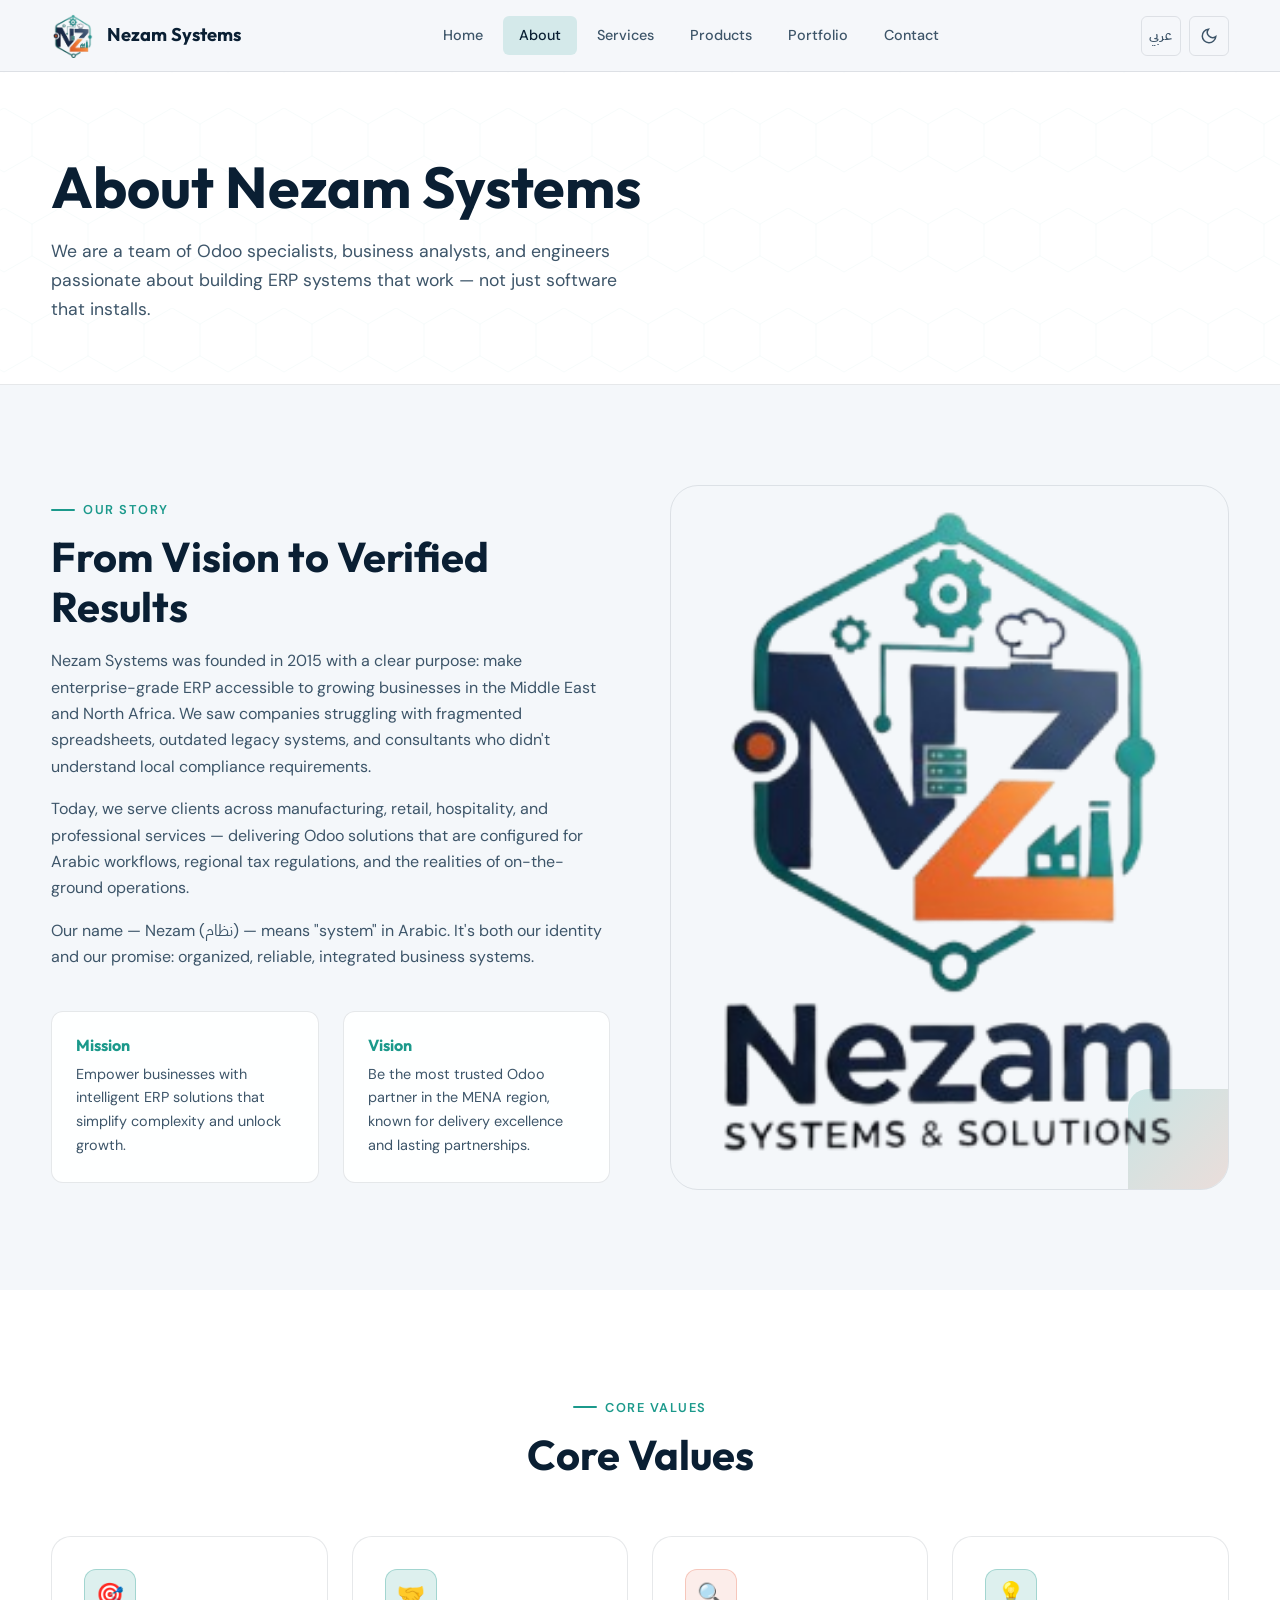
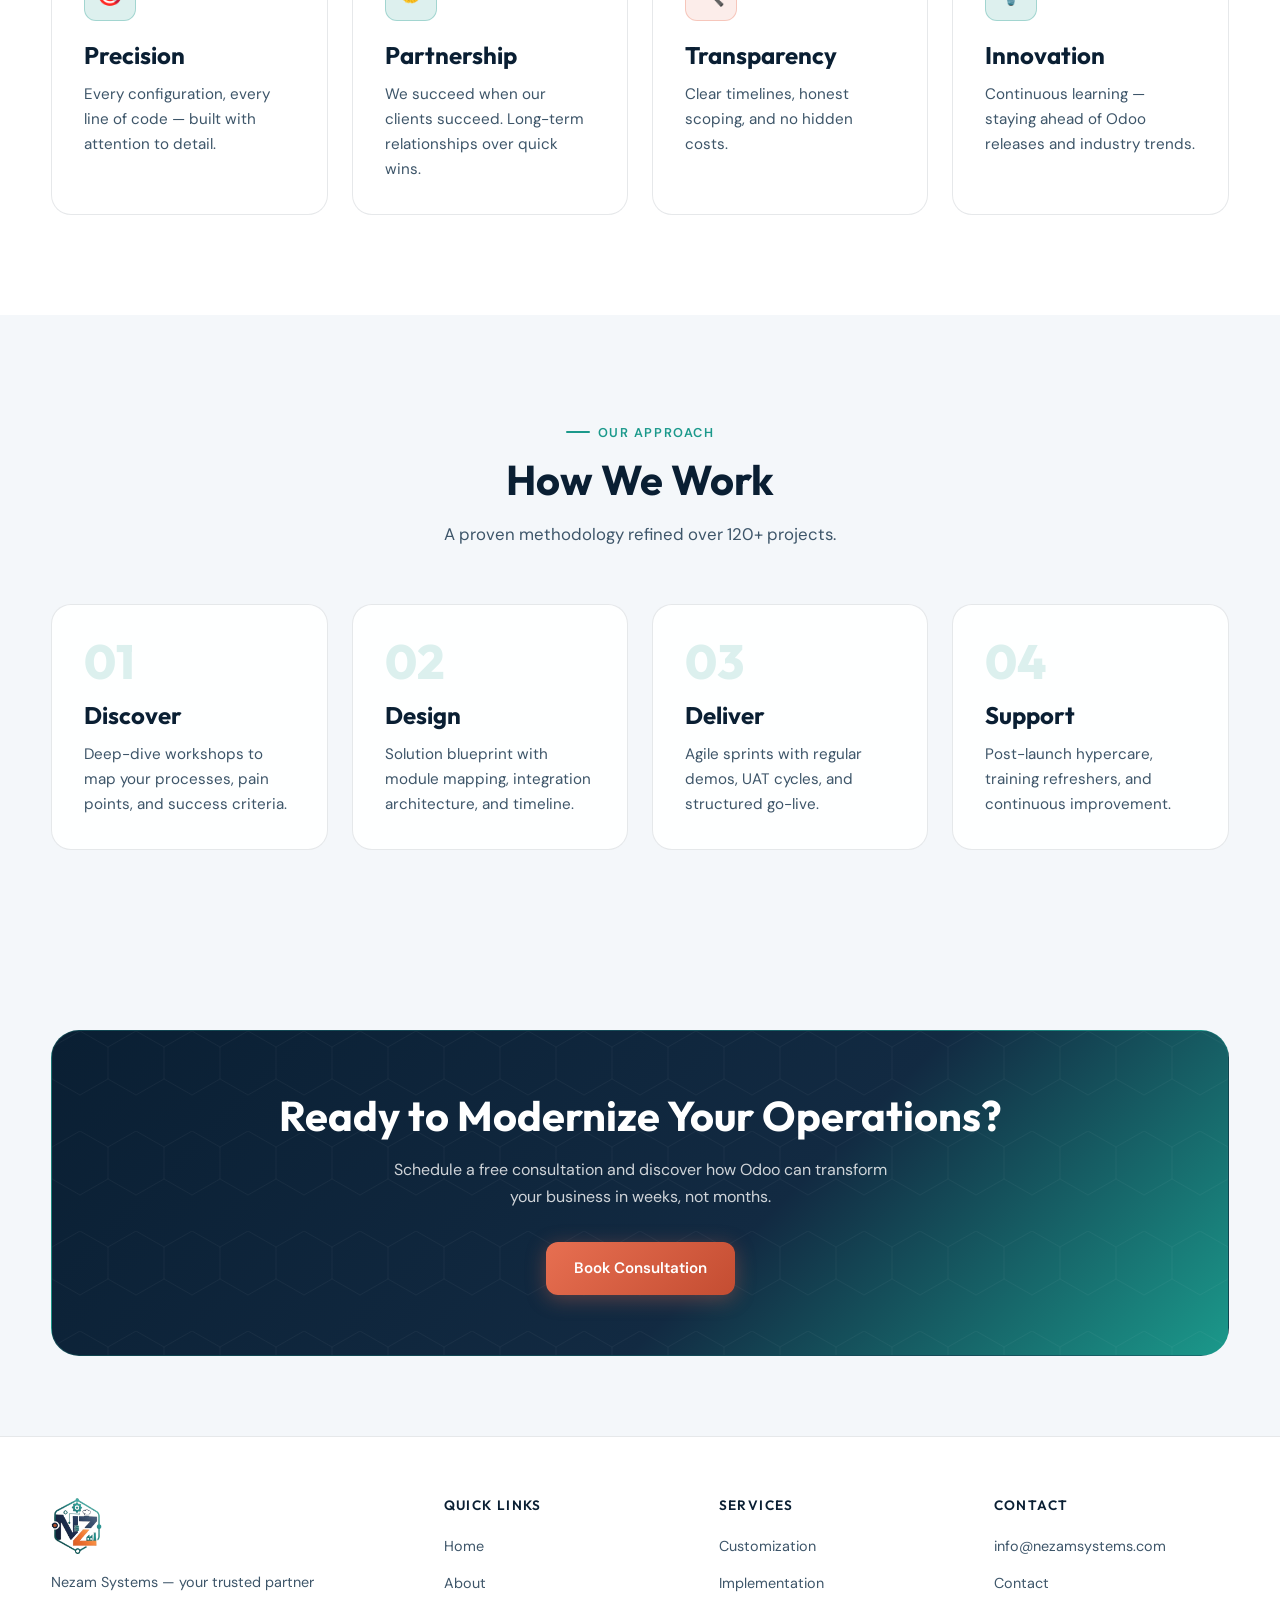
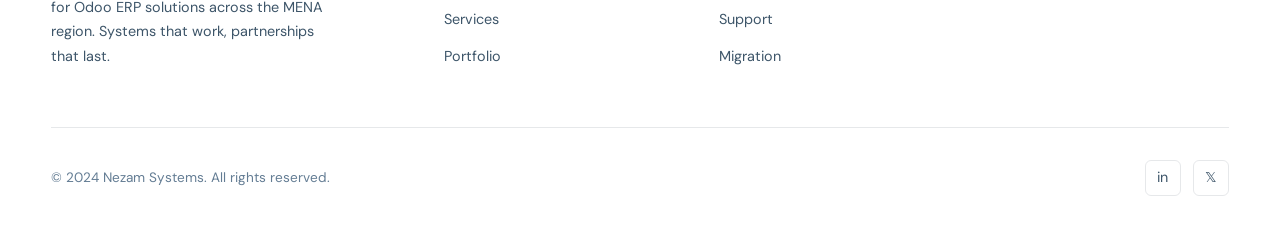
==== commit d61335db: "Add files via upload" ====
--- a/about.html
+++ b/about.html
@@ -26,6 +26,7 @@
         <a href="index.html" class="navbar__link" data-i18n="nav.home">Home</a>
         <a href="about.html" class="navbar__link" data-i18n="nav.about">About</a>
         <a href="services.html" class="navbar__link" data-i18n="nav.services">Services</a>
+        <a href="products.html" class="navbar__link" data-i18n="nav.products">Products</a>
         <a href="portfolio.html" class="navbar__link" data-i18n="nav.portfolio">Portfolio</a>
         <a href="contact.html" class="navbar__link" data-i18n="nav.contact">Contact</a>
       </nav>
@@ -41,6 +42,7 @@
     <a href="index.html" class="mobile-menu__link" data-i18n="nav.home">Home</a>
     <a href="about.html" class="mobile-menu__link" data-i18n="nav.about">About</a>
     <a href="services.html" class="mobile-menu__link" data-i18n="nav.services">Services</a>
+    <a href="products.html" class="mobile-menu__link" data-i18n="nav.products">Products</a>
     <a href="portfolio.html" class="mobile-menu__link" data-i18n="nav.portfolio">Portfolio</a>
     <a href="contact.html" class="mobile-menu__link" data-i18n="nav.contact">Contact</a>
   </nav>
--- a/css/styles.css
+++ b/css/styles.css
@@ -1105,6 +1105,131 @@
 }
 
 /* ============================================
+   Products
+   ============================================ */
+.products-toolbar {
+  display: flex;
+  align-items: center;
+  justify-content: space-between;
+  gap: 24px;
+  flex-wrap: wrap;
+  margin-bottom: 40px;
+}
+
+.product-filters {
+  display: flex;
+  flex-wrap: wrap;
+  gap: 10px;
+}
+
+.products-count {
+  font-size: 0.95rem;
+  color: var(--text-muted);
+  margin: 0;
+}
+
+.products-grid {
+  display: grid;
+  grid-template-columns: repeat(3, 1fr);
+  gap: 28px;
+}
+
+@media (max-width: 1024px) {
+  .products-grid { grid-template-columns: repeat(2, 1fr); }
+}
+
+@media (max-width: 640px) {
+  .products-grid { grid-template-columns: 1fr; }
+}
+
+.product-card {
+  display: flex;
+  flex-direction: column;
+  border-radius: var(--radius-lg);
+  overflow: hidden;
+  background: var(--bg-card);
+  border: 1px solid var(--border);
+  text-decoration: none;
+  color: inherit;
+  transition: transform 0.3s ease, box-shadow 0.3s ease, border-color 0.3s ease;
+}
+
+.product-card:hover {
+  transform: translateY(-6px);
+  box-shadow: var(--shadow-lg);
+  border-color: var(--border-strong);
+}
+
+.product-card__banner {
+  aspect-ratio: 16 / 9;
+  overflow: hidden;
+  background: var(--bg-alt);
+}
+
+.product-card__banner img {
+  width: 100%;
+  height: 100%;
+  object-fit: cover;
+  display: block;
+  transition: transform 0.4s ease;
+}
+
+.product-card:hover .product-card__banner img {
+  transform: scale(1.04);
+}
+
+.product-card__body {
+  padding: 22px 24px 24px;
+  display: flex;
+  flex-direction: column;
+  flex: 1;
+}
+
+.product-card__price {
+  display: inline-block;
+  align-self: flex-start;
+  padding: 4px 12px;
+  margin-bottom: 12px;
+  font-size: 0.8rem;
+  font-weight: 600;
+  border-radius: 999px;
+  background: rgba(27, 153, 139, 0.12);
+  color: var(--teal);
+  border: 1px solid rgba(27, 153, 139, 0.25);
+}
+
+.product-card__price--free {
+  background: rgba(231, 111, 81, 0.12);
+  color: var(--orange);
+  border-color: rgba(231, 111, 81, 0.25);
+}
+
+.product-card h3 {
+  margin-bottom: 8px;
+  font-size: 1.05rem;
+  line-height: 1.35;
+}
+
+.product-card p {
+  font-size: 0.88rem;
+  color: var(--text-secondary);
+  line-height: 1.55;
+  margin-bottom: 16px;
+  flex: 1;
+}
+
+.product-card__link {
+  font-size: 0.85rem;
+  font-weight: 600;
+  color: var(--teal);
+  margin-top: auto;
+}
+
+.product-card:hover .product-card__link {
+  color: var(--orange);
+}
+
+/* ============================================
    Contact
    ============================================ */
 .contact-grid {
